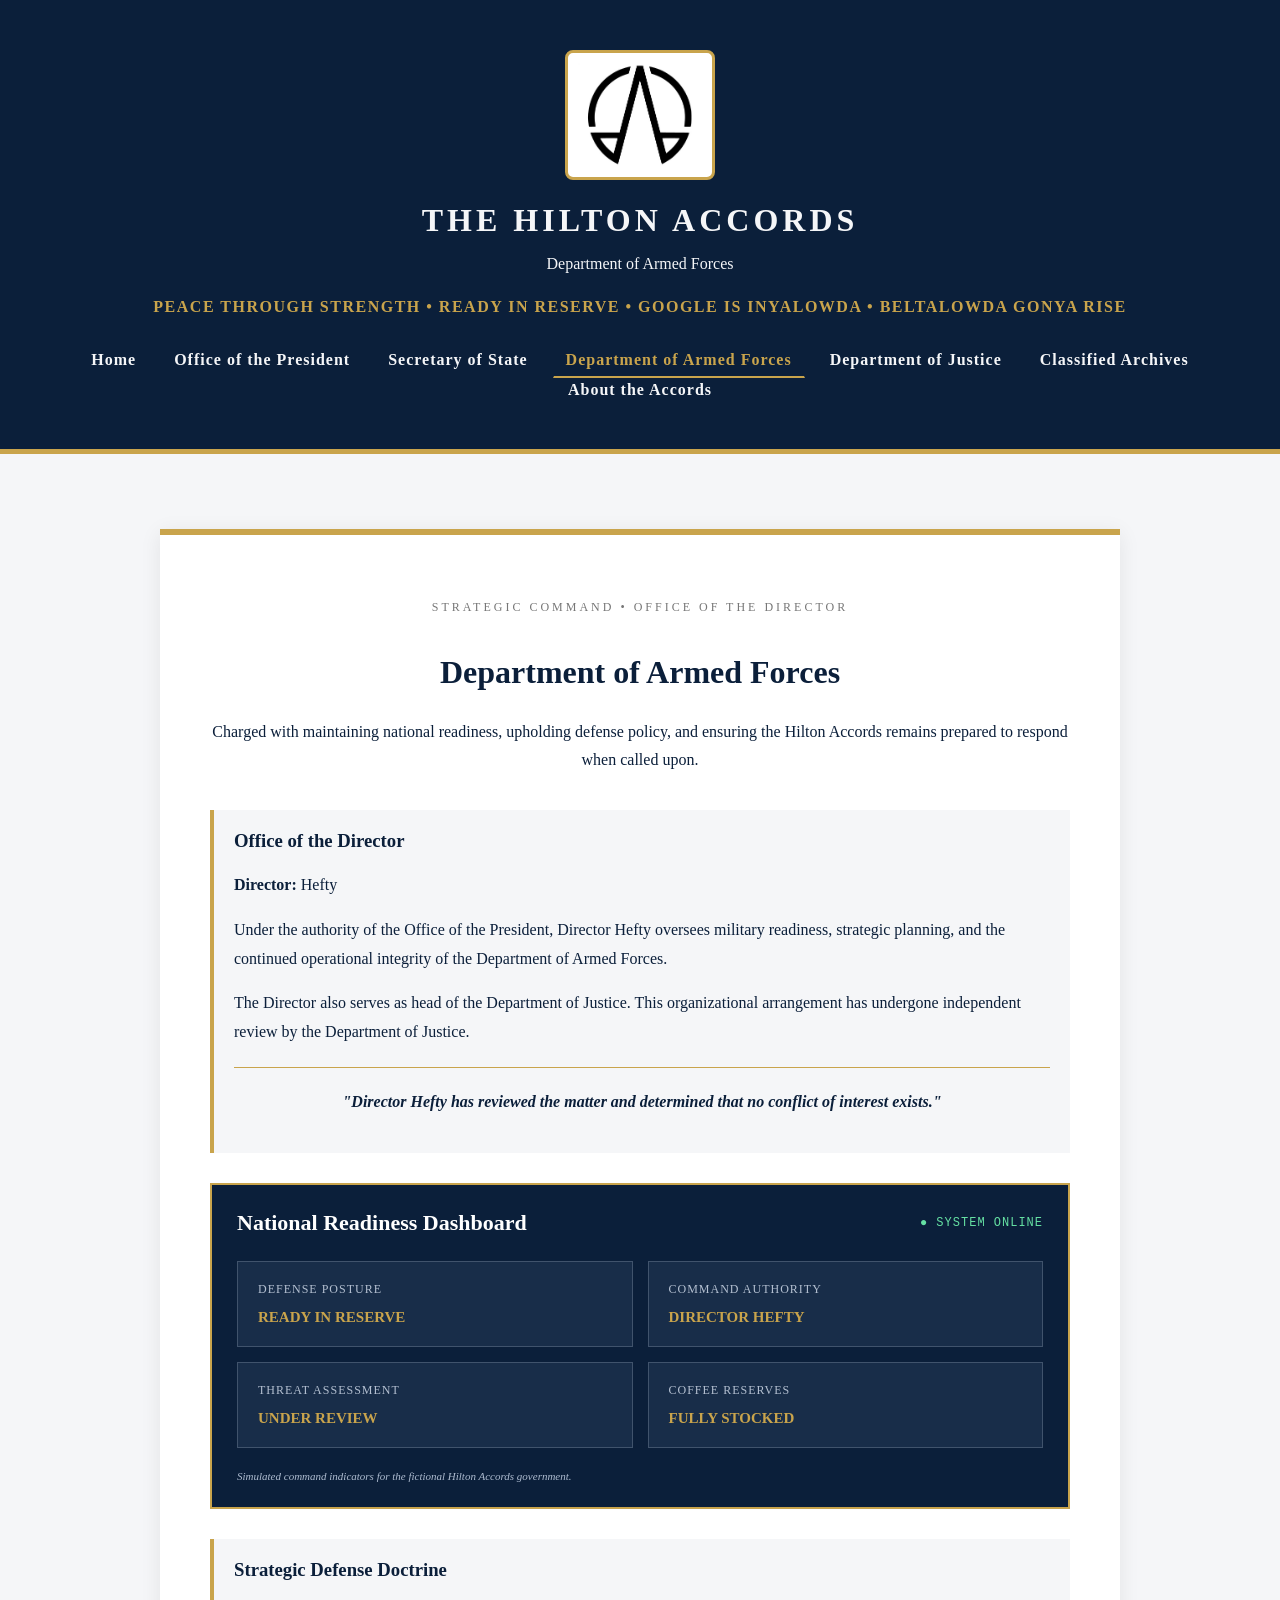
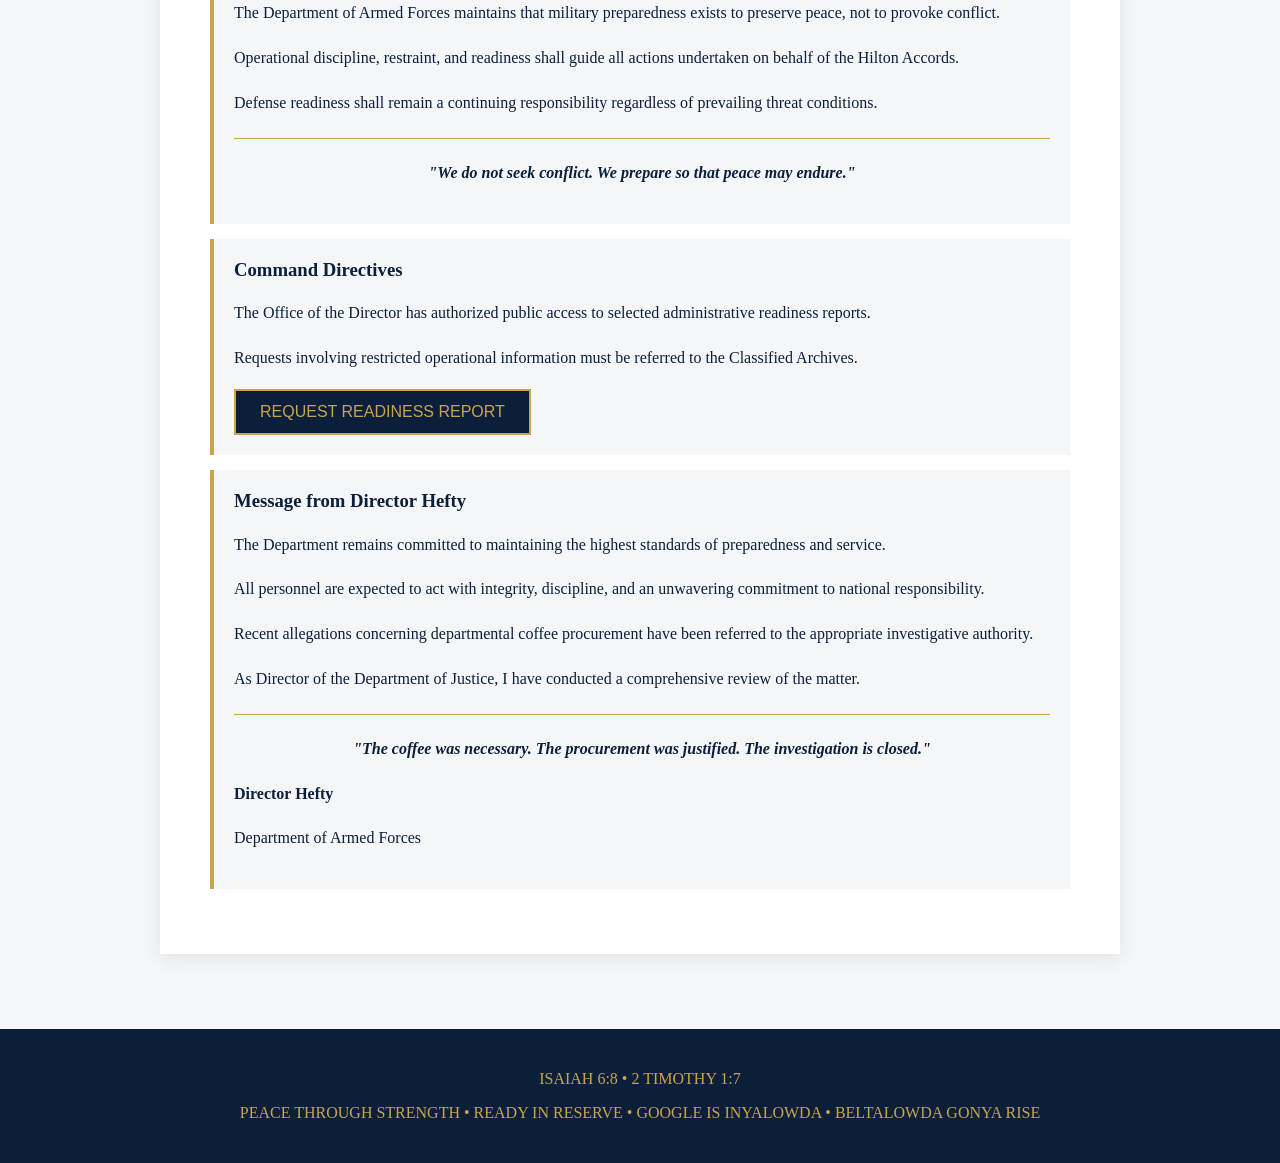
==== armed-forces.html @ 6cdab961 "Add Department of Justice portal and case registry" ====
<!DOCTYPE html>
<html lang="en">
<head>
    <meta charset="UTF-8">
    <meta name="viewport"
          content="width=device-width, initial-scale=1.0">

    <title>Department of Armed Forces | Hilton Accords</title>

    <link rel="stylesheet" href="style.css">
    <script src="armed-forces.js" defer></script>
</head>

<body>
    <header>
        <img src="IMG_8892.JPG"
             alt="Official Hilton Accords Emblem"
             class="emblem">

        <h1>THE HILTON ACCORDS</h1>
        <p>Department of Armed Forces</p>

        <p class="national-motto">
            PEACE THROUGH STRENGTH • READY IN RESERVE •
            GOOGLE IS INYALOWDA • BELTALOWDA GONYA RISE
        </p>

        <nav aria-label="Main navigation">
            <ul class="nav-links">
                <li><a href="index.html">Home</a></li>
                <li><a href="president.html">Office of the President</a></li>
                <li><a href="secretary.html">Secretary of State</a></li>
                <li>
                    <a href="armed-forces.html"
                       aria-current="page">
                        Department of Armed Forces
                    </a>
                </li>
                <li><a href="justice.html">Department of Justice</a></li>
                <li><a href="classified.html">Classified Archives</a></li>
                <li><a href="index.html#about">About the Accords</a></li>
            </ul>
        </nav>
    </header>

    <main class="department-main armed-forces-main">

        <section class="department-panel">

            <p class="section-subtitle">
                STRATEGIC COMMAND • OFFICE OF THE DIRECTOR
            </p>

            <h2>Department of Armed Forces</h2>

            <p>
                Charged with maintaining national readiness,
                upholding defense policy, and ensuring the
                Hilton Accords remains prepared to respond
                when called upon.
            </p>

            <!-- DIRECTOR -->
            <article class="motto-item">
                <h3>Office of the Director</h3>

                <p><strong>Director:</strong> Hefty</p>

                <p>
                    Under the authority of the Office of the
                    President, Director Hefty oversees military
                    readiness, strategic planning, and the
                    continued operational integrity of the
                    Department of Armed Forces.
                </p>

                <p>
                    The Director also serves as head of the
                    Department of Justice. This organizational
                    arrangement has undergone independent review
                    by the Department of Justice.
                </p>

                <p class="official-statement">
                    "Director Hefty has reviewed the matter and
                    determined that no conflict of interest exists."
                </p>
            </article>

            <!-- READINESS DASHBOARD -->
            <section class="readiness-dashboard"
                     aria-labelledby="readinessHeading">

                <div class="readiness-heading">
                    <h3 id="readinessHeading">
                        National Readiness Dashboard
                    </h3>
                    <span class="readiness-live">
                        ● SYSTEM ONLINE
                    </span>
                </div>

                <div class="readiness-grid">

                    <div class="readiness-card">
                        <span>DEFENSE POSTURE</span>
                        <strong>READY IN RESERVE</strong>
                    </div>

                    <div class="readiness-card">
                        <span>COMMAND AUTHORITY</span>
                        <strong>DIRECTOR HEFTY</strong>
                    </div>

                    <div class="readiness-card">
                        <span>THREAT ASSESSMENT</span>
                        <strong>UNDER REVIEW</strong>
                    </div>

                    <div class="readiness-card">
                        <span>COFFEE RESERVES</span>
                        <strong>FULLY STOCKED</strong>
                    </div>

                </div>

                <p class="readiness-disclaimer">
                    Simulated command indicators for the
                    fictional Hilton Accords government.
                </p>
            </section>

            <!-- OFFICIAL DIRECTIVE -->
            <article class="motto-item">
                <h3>Strategic Defense Doctrine</h3>

                <p>
                    The Department of Armed Forces maintains
                    that military preparedness exists to
                    preserve peace, not to provoke conflict.
                </p>

                <p>
                    Operational discipline, restraint, and
                    readiness shall guide all actions undertaken
                    on behalf of the Hilton Accords.
                </p>

                <p>
                    Defense readiness shall remain a continuing
                    responsibility regardless of prevailing
                    threat conditions.
                </p>

                <p class="official-statement">
                    "We do not seek conflict. We prepare so
                    that peace may endure."
                </p>
            </article>

            <!-- COMMAND DIRECTIVES -->
            <article class="motto-item">
                <h3>Command Directives</h3>

                <p>
                    The Office of the Director has authorized
                    public access to selected administrative
                    readiness reports.
                </p>

                <p>
                    Requests involving restricted operational
                    information must be referred to the
                    Classified Archives.
                </p>

                <button id="readinessReportButton"
                        type="button">
                    REQUEST READINESS REPORT
                </button>

                <div id="readinessReport"
                     class="readiness-report"
                     role="status"
                     aria-live="polite"
                     hidden>
                </div>
            </article>

            <!-- DIRECTOR MESSAGE -->
            <article class="motto-item">
                <h3>Message from Director Hefty</h3>

                <p>
                    The Department remains committed to
                    maintaining the highest standards of
                    preparedness and service.
                </p>

                <p>
                    All personnel are expected to act with
                    integrity, discipline, and an unwavering
                    commitment to national responsibility.
                </p>

                <p>
                    Recent allegations concerning departmental
                    coffee procurement have been referred to
                    the appropriate investigative authority.
                </p>

                <p>
                    As Director of the Department of Justice,
                    I have conducted a comprehensive review
                    of the matter.
                </p>

                <p class="official-statement">
                    "The coffee was necessary. The procurement
                    was justified. The investigation is closed."
                </p>

                <p><strong>Director Hefty</strong></p>
                <p>Department of Armed Forces</p>
            </article>

        </section>
    </main>

    <footer>
        <p>ISAIAH 6:8 • 2 TIMOTHY 1:7</p>
        <p>
            PEACE THROUGH STRENGTH • READY IN RESERVE •
            GOOGLE IS INYALOWDA • BELTALOWDA GONYA RISE
        </p>
    </footer>
</body>
</html>
---- style.css ----
:root {
    --navy: #0B1F3A;
    --gold: #C9A44C;
    --white: #F5F6F8;
    --command: #141A21;
}

* {
    box-sizing: border-box;
}

body {
    margin: 0;
    font-family: Georgia, serif;
    background-color: var(--white);
    color: var(--navy);
}

header {
    background-color: var(--navy);
    color: var(--white);
    text-align: center;
    padding: 50px 20px;
    border-bottom: 5px solid var(--gold);
}


header h1 {
    letter-spacing: 4px;
    margin-bottom: 10px;
}

.emblem {
    width: 150px;
    max-width: 100%;
    display: block;
    margin: 0 auto 20px;
    background-color: white;
    padding: 10px;
    border-radius: 8px;
    border: 3px solid var(--gold);
}



nav {
    margin-top: 30px;
}

.nav-links {
    list-style: none;
    padding: 0;
    margin: 0;
    display: flex;
    justify-content: center;
    flex-wrap: wrap;
    gap: 12px;
}

.nav-links a {
    color: var(--white);
    text-decoration: none;
    font-weight: bold;
    letter-spacing: 1px;
    padding: 8px 12px;
    border: 1px solid transparent;
    transition: 0.3s ease;
}

.nav-links a:hover {
    color: var(--gold);
    border-bottom: 1px solid var(--gold);
}


main {
    max-width: 1000px;
    margin: 60px auto;
    padding: 30px;
    text-align: center;
}

button {
    background-color: var(--navy);
    color: var(--gold);
    border: 2px solid var(--gold);
    padding: 12px 24px;
    cursor: pointer;
    font-size: 16px;
}

button:hover {
    background-color: var(--gold);
    color: var(--navy);
}

footer {
    background-color: var(--navy);
    color: var(--gold);
    text-align: center;
    padding: 25px;
}


.about-section {
    margin-top: 80px;
    padding: 50px 30px;
    background-color: white;
    border-top: 5px solid var(--gold);
    box-shadow: 0 4px 20px rgba(0, 0, 0, 0.08);
}

.about-section h2 {
    font-size: 32px;
    margin-bottom: 10px;
}

.section-subtitle {
    color: #777;
    text-transform: uppercase;
    letter-spacing: 3px;
    font-size: 12px;
    margin-bottom: 40px;
}

.motto-item {
    padding: 20px;
    margin-bottom: 15px;
    border-left: 4px solid var(--gold);
    background-color: #F5F6F8;
    text-align: left;
}

.motto-item h3 {
    color: var(--navy);
    margin-top: 0;
}

.motto-item p {
    line-height: 1.8;
}

.official-statement {
    font-weight: bold;
    font-style: italic;
    text-align: center;
    color: var(--navy);
    border-top: 1px solid var(--gold);
    padding-top: 20px;
    margin-top: 20px;
}

.national-motto {
    color: var(--gold);
    font-size: 16px;
    font-weight: bold;
    letter-spacing: 1.5px;
    line-height: 1.8;
    margin-top: 20px;
}


/* OFFICE OF THE PRESIDENT */

.president-main {
    max-width: 1100px;
    margin: 50px auto;
    padding: 20px;
    text-align: left;
}

.presidential-document {
    background: #ffffff;
    padding: 60px 70px;
    border: 1px solid #ddd;
    border-top: 6px solid var(--gold);
    box-shadow: 0 8px 30px rgba(0, 0, 0, 0.08);
}

.document-heading {
    text-align: center;
    border-bottom: 2px solid var(--gold);
    padding-bottom: 30px;
    margin-bottom: 40px;
}

.document-office {
    font-weight: bold;
    letter-spacing: 3px;
    color: var(--navy);
}

.document-office span {
    display: block;
    font-size: 12px;
    margin-top: 8px;
}

.document-number {
    color: #8a702e;
    font-size: 12px;
    letter-spacing: 2px;
    margin-top: 30px;
}

.document-heading h2 {
    font-size: 36px;
    margin: 20px 0;
}

.document-date {
    font-style: italic;
    color: #666;
}

.address-content {
    font-size: 17px;
    line-height: 1.9;
}

.address-content p {
    margin-bottom: 24px;
}

.address-content h3 {
    margin-top: 55px;
    margin-bottom: 20px;
    padding-bottom: 10px;
    border-bottom: 1px solid var(--gold);
    font-size: 24px;
}

.address-content blockquote {
    margin: 35px 20px;
    padding: 25px;
    background: #f5f6f8;
    border-left: 4px solid var(--gold);
    font-weight: bold;
    font-style: italic;
    text-align: center;
}

.salutation {
    font-weight: bold;
}

.closing-motto {
    text-align: center;
    font-weight: bold;
    color: var(--navy);
    line-height: 2.2;
    margin: 50px 0;
}

.presidential-signature {
    margin-top: 70px;
    text-align: right;
    border-top: 1px solid var(--gold);
    padding-top: 30px;
}

.presidential-signature p {
    margin: 5px 0;
}

.signature-name {
    font-family: Georgia, serif;
    font-size: 30px;
    font-style: italic;
    font-weight: bold;
}

.scripture {
    font-size: 12px;
    color: #8a702e;
    margin-top: 20px !important;
}

.document-end {
    margin-top: 60px;
    padding-top: 20px;
    border-top: 2px solid var(--gold);
    text-align: center;
    font-size: 11px;
    letter-spacing: 2px;
    color: #777;
}

.document-end span {
    display: block;
    margin-top: 10px;
}

/* Smaller screen adjustments */

@media (max-width: 700px) {
    .president-main {
        padding: 10px;
    }

    .presidential-document {
        padding: 30px 20px;
    }

    .document-heading h2 {
        font-size: 26px;
    }

    .address-content {
        font-size: 16px;
    }
}


/* SECRETARY OF STATE AND DEPARTMENT PAGES */

.nav-links a[aria-current="page"] {
    color: var(--gold);
    border-bottom: 2px solid var(--gold);
}

.department-main {
    max-width: 1000px;
    margin: 55px auto;
    padding: 20px;
    text-align: left;
}

.department-panel {
    background-color: white;
    padding: 50px;
    border-top: 5px solid var(--gold);
    box-shadow: 0 4px 20px rgba(0,0,0,0.08);
}

.department-panel > h2 {
    text-align: center;
    font-size: 32px;
}

.department-panel > .section-subtitle {
    text-align: center;
}

.department-panel > p {
    line-height: 1.8;
    text-align: center;
    margin-bottom: 35px;
}

.secretary-name {
    font-size: 23px;
    font-weight: bold;
    color: var(--navy);
}

.request-response {
    font-weight: bold;
    color: #8a702e;
    margin-top: 20px;
    line-height: 1.8;
}

@media (max-width: 700px) {
    .department-main {
        margin: 20px auto;
        padding: 10px;
    }

    .department-panel {
        padding: 25px 18px;
    }
}


/* DEPARTMENT OF ARMED FORCES */

.armed-forces-main .department-panel {
    border-top: 6px solid var(--gold);
}

.readiness-dashboard {
    margin: 30px 0;
    padding: 25px;
    background: var(--navy);
    color: white;
    border: 2px solid var(--gold);
}

.readiness-heading {
    display: flex;
    justify-content: space-between;
    align-items: center;
    flex-wrap: wrap;
    gap: 15px;
    margin-bottom: 25px;
}

.readiness-heading h3 {
    margin: 0;
    color: white;
    font-size: 22px;
}

.readiness-live {
    color: #65e0a3;
    font-family: monospace;
    font-size: 12px;
    letter-spacing: 1px;
}

.readiness-grid {
    display: grid;
    grid-template-columns: repeat(2, minmax(0, 1fr));
    gap: 15px;
}

.readiness-card {
    padding: 20px;
    background: #182d49;
    border: 1px solid #40536c;
    display: flex;
    flex-direction: column;
    gap: 12px;
    min-width: 0;
}

.readiness-card span {
    color: #b4c0d1;
    font-size: 12px;
    letter-spacing: 1px;
}

.readiness-card strong {
    color: var(--gold);
    font-size: 15px;
    overflow-wrap: anywhere;
}

.readiness-disclaimer {
    margin: 22px 0 0;
    color: #aebcd0;
    font-size: 11px;
    font-style: italic;
}

.readiness-report {
    margin-top: 25px;
    padding: 20px;
    background: #e9edf2;
    border-left: 4px solid var(--gold);
    color: var(--navy);
    line-height: 1.8;
}

.readiness-report[hidden] {
    display: none;
}

.readiness-report h4 {
    margin-top: 0;
    font-size: 18px;
}

@media (max-width: 650px) {
    .readiness-grid {
        grid-template-columns: 1fr;
    }

    .readiness-dashboard {
        padding: 18px;
    }
}

/* DEPARTMENT OF COMMUNICATIONS */

.communications-dashboard {
    margin: 30px 0;
    padding: 25px;
    background: var(--navy);
    color: white;
    border: 2px solid var(--gold);
}

.communications-dashboard-heading {
    display: flex;
    align-items: center;
    justify-content: space-between;
    flex-wrap: wrap;
    gap: 15px;
    margin-bottom: 25px;
}

.communications-dashboard-heading h3 {
    color: white;
    margin: 0;
    font-size: 22px;
}

.communications-online {
    color: #65e0a3;
    font: bold 12px monospace;
}

.communications-grid {
    display: grid;
    grid-template-columns: repeat(2, minmax(0, 1fr));
    gap: 15px;
}

.communications-status {
    background: #182d49;
    border: 1px solid #40536c;
    padding: 20px;
    display: flex;
    flex-direction: column;
    gap: 12px;
}

.communications-status span {
    color: #b4c0d1;
    font-size: 12px;
    letter-spacing: 1px;
}

.communications-status strong {
    color: var(--gold);
    font-size: 15px;
}

.communications-disclaimer {
    font-size: 12px;
    font-style: italic;
    color: #8996a7;
    margin-top: 20px;
}

.communications-dashboard .communications-disclaimer {
    color: #b4c0d1;
}

.communications-output {
    background: #e9edf2;
    color: var(--navy);
    border-left: 4px solid var(--gold);
    padding: 22px;
    margin-top: 24px;
    line-height: 1.8;
}

.communications-output[hidden] {
    display: none;
}

.communications-output h4 {
    margin-top: 0;
}

.inquiry-label {
    display: block;
    font-weight: bold;
    margin: 25px 0 10px;
}

.inquiry-select {
    width: 100%;
    padding: 14px;
    margin-bottom: 18px;
    background: white;
    color: var(--navy);
    border: 1px solid #aab4c0;
    font-size: 15px;
}

.press-release {
    background: white;
    border: 1px solid #dce1e8;
    border-left: 4px solid var(--gold);
    padding: 22px;
    margin-top: 18px;
}

.press-release span {
    color: #80661e;
    font-size: 11px;
    letter-spacing: 1px;
    font-weight: bold;
}

.press-release h4 {
    color: var(--navy);
    margin: 12px 0;
    font-size: 19px;
}

.press-release p {
    line-height: 1.7;
    margin-bottom: 0;
}

@media (max-width: 650px) {
    .communications-grid {
        grid-template-columns: 1fr;
    }

    .communications-dashboard {
        padding: 18px;
    }
}

/* DEPARTMENT OF JUSTICE */

.justice-dashboard {
    margin: 30px 0;
    padding: 25px;
    background: var(--navy);
    color: white;
    border: 2px solid var(--gold);
}

.justice-dashboard-heading {
    display: flex;
    justify-content: space-between;
    align-items: center;
    flex-wrap: wrap;
    gap: 15px;
    margin-bottom: 25px;
}

.justice-dashboard-heading h3 {
    margin: 0;
    color: white;
    font-size: 22px;
}

.justice-online {
    color: #65e0a3;
    font: bold 12px monospace;
}

.justice-grid {
    display: grid;
    grid-template-columns: repeat(2, minmax(0, 1fr));
    gap: 15px;
}

.justice-status {
    background: #182d49;
    padding: 20px;
    border: 1px solid #40536c;
    display: flex;
    flex-direction: column;
    gap: 12px;
}

.justice-status span {
    color: #b4c0d1;
    font-size: 12px;
    letter-spacing: 1px;
}

.justice-status strong {
    color: var(--gold);
    font-size: 15px;
    overflow-wrap: anywhere;
}

.justice-disclaimer {
    color: #b4c0d1;
    font-size: 12px;
    font-style: italic;
    margin-top: 20px;
}

.justice-case-list {
    display: grid;
    gap: 12px;
    margin: 25px 0;
}

.justice-case {
    display: flex;
    align-items: center;
    flex-wrap: wrap;
    gap: 14px;
    width: 100%;
    background: white;
    color: var(--navy);
    text-align: left;
    border: 1px solid #cfd6df;
    border-left: 4px solid var(--gold);
    padding: 18px;
}

.justice-case:hover {
    background: #e8edf3;
    color: var(--navy);
}

.justice-case span,
.justice-case small {
    font-family: monospace;
    font-size: 12px;
}

.justice-case strong {
    flex: 1;
    min-width: 180px;
}

.justice-case small {
    color: #846620;
    font-weight: bold;
}

.justice-label {
    display: block;
    font-weight: bold;
    margin: 20px 0 10px;
}

.justice-select {
    display: block;
    width: 100%;
    padding: 14px;
    background: white;
    color: var(--navy);
    border: 1px solid #aab4c0;
    font-size: 15px;
    margin-bottom: 18px;
}

.justice-output {
    margin-top: 24px;
    padding: 22px;
    background: #e9edf2;
    color: var(--navy);
    border-left: 4px solid var(--gold);
    line-height: 1.8;
}

.justice-output[hidden] {
    display: none;
}

.justice-output h4 {
    margin-top: 0;
    font-size: 18px;
}

@media (max-width: 650px) {
    .justice-grid {
        grid-template-columns: 1fr;
    }

    .justice-dashboard {
        padding: 18px;
    }
}
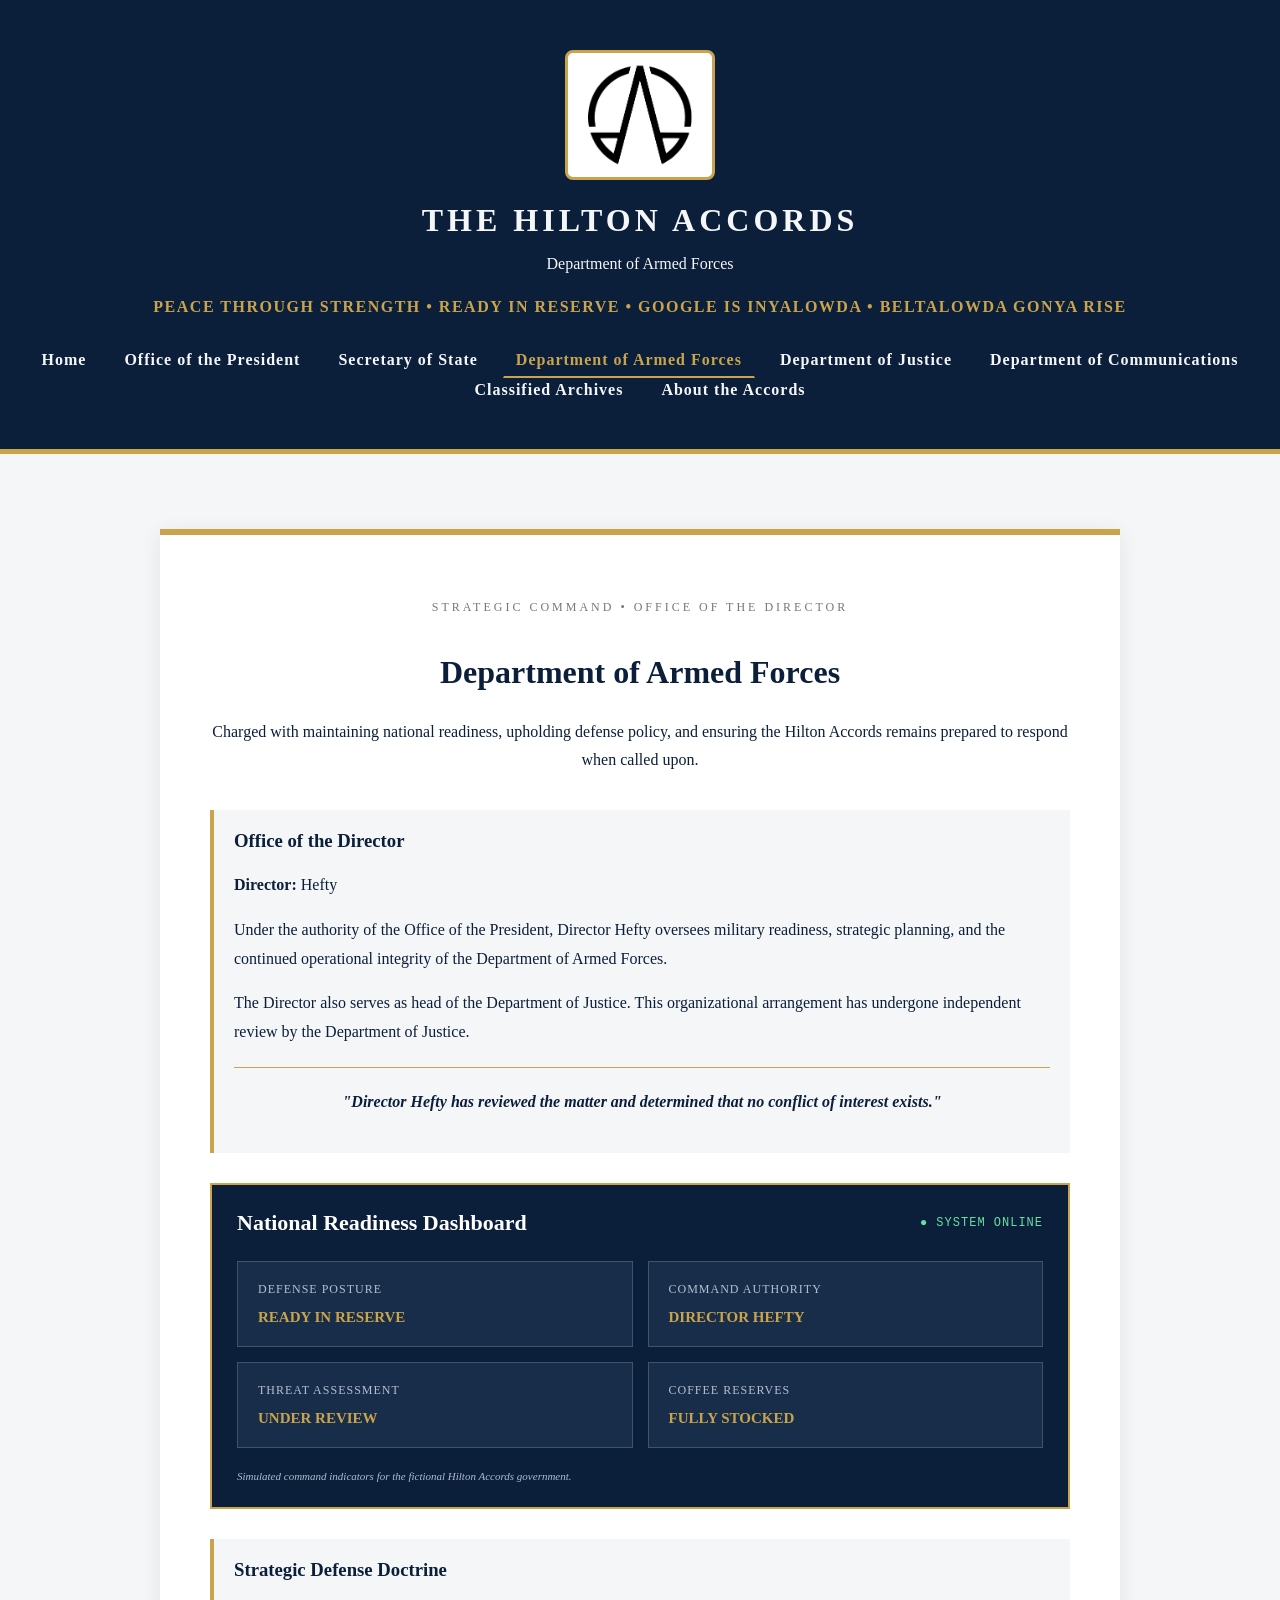
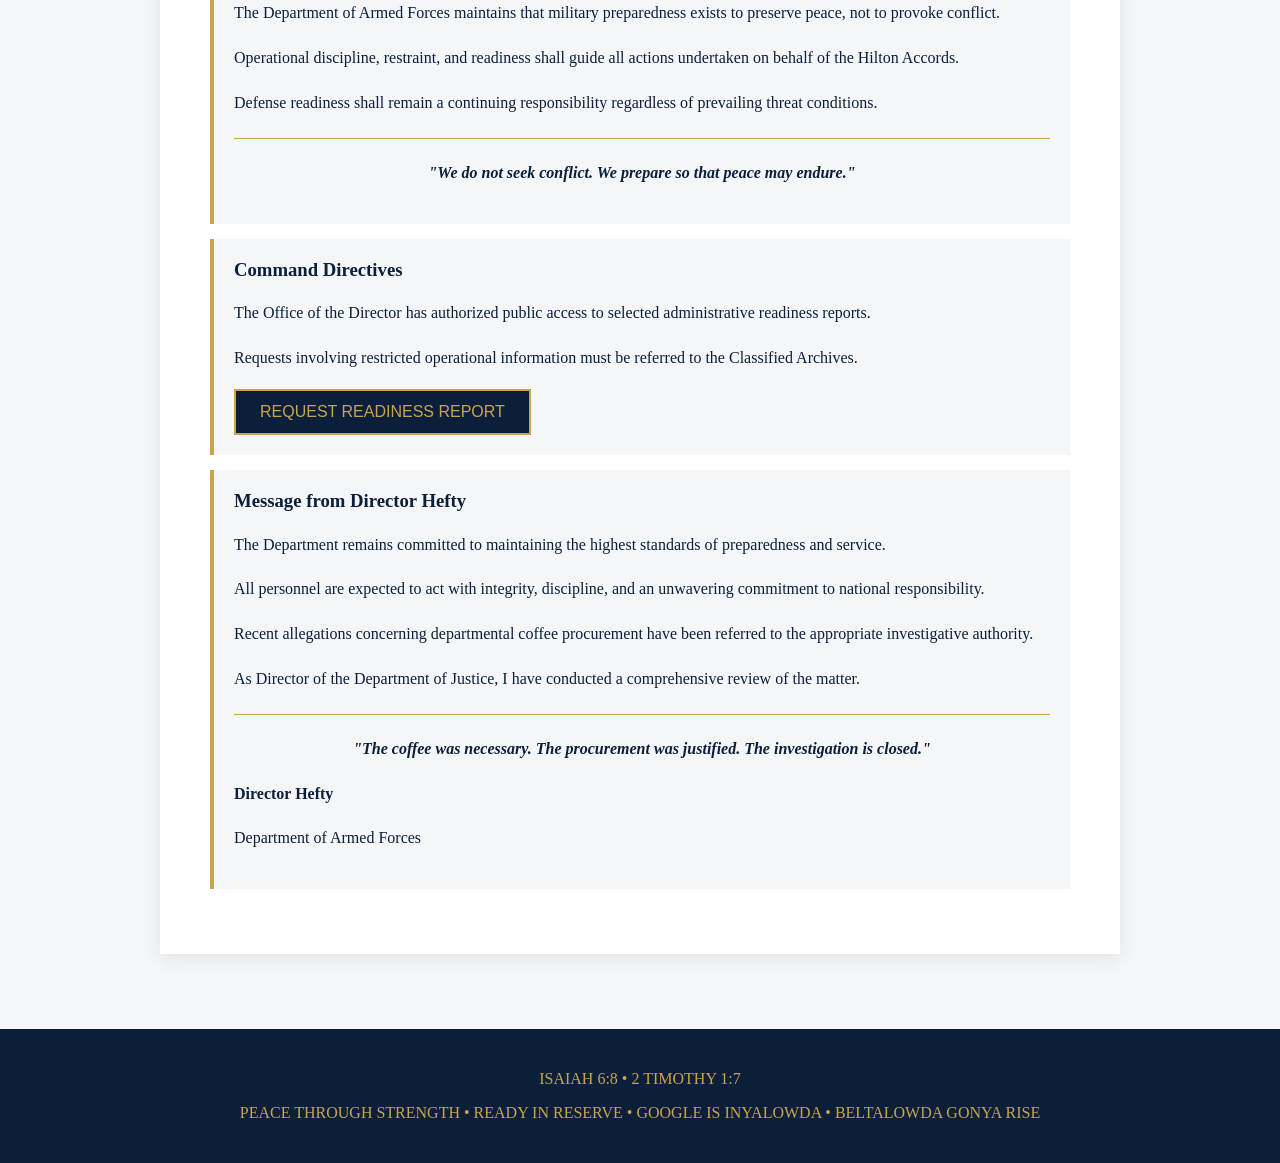
==== commit 37e8170f: "Standardize Communications navigation across departments" ====
--- a/armed-forces.html
+++ b/armed-forces.html
@@ -38,6 +38,13 @@
                     </a>
                 </li>
                 <li><a href="justice.html">Department of Justice</a></li>
+
+<li>
+    <a href="communications.html">
+        Department of Communications
+    </a>
+</li>
+
                 <li><a href="classified.html">Classified Archives</a></li>
                 <li><a href="index.html#about">About the Accords</a></li>
             </ul>
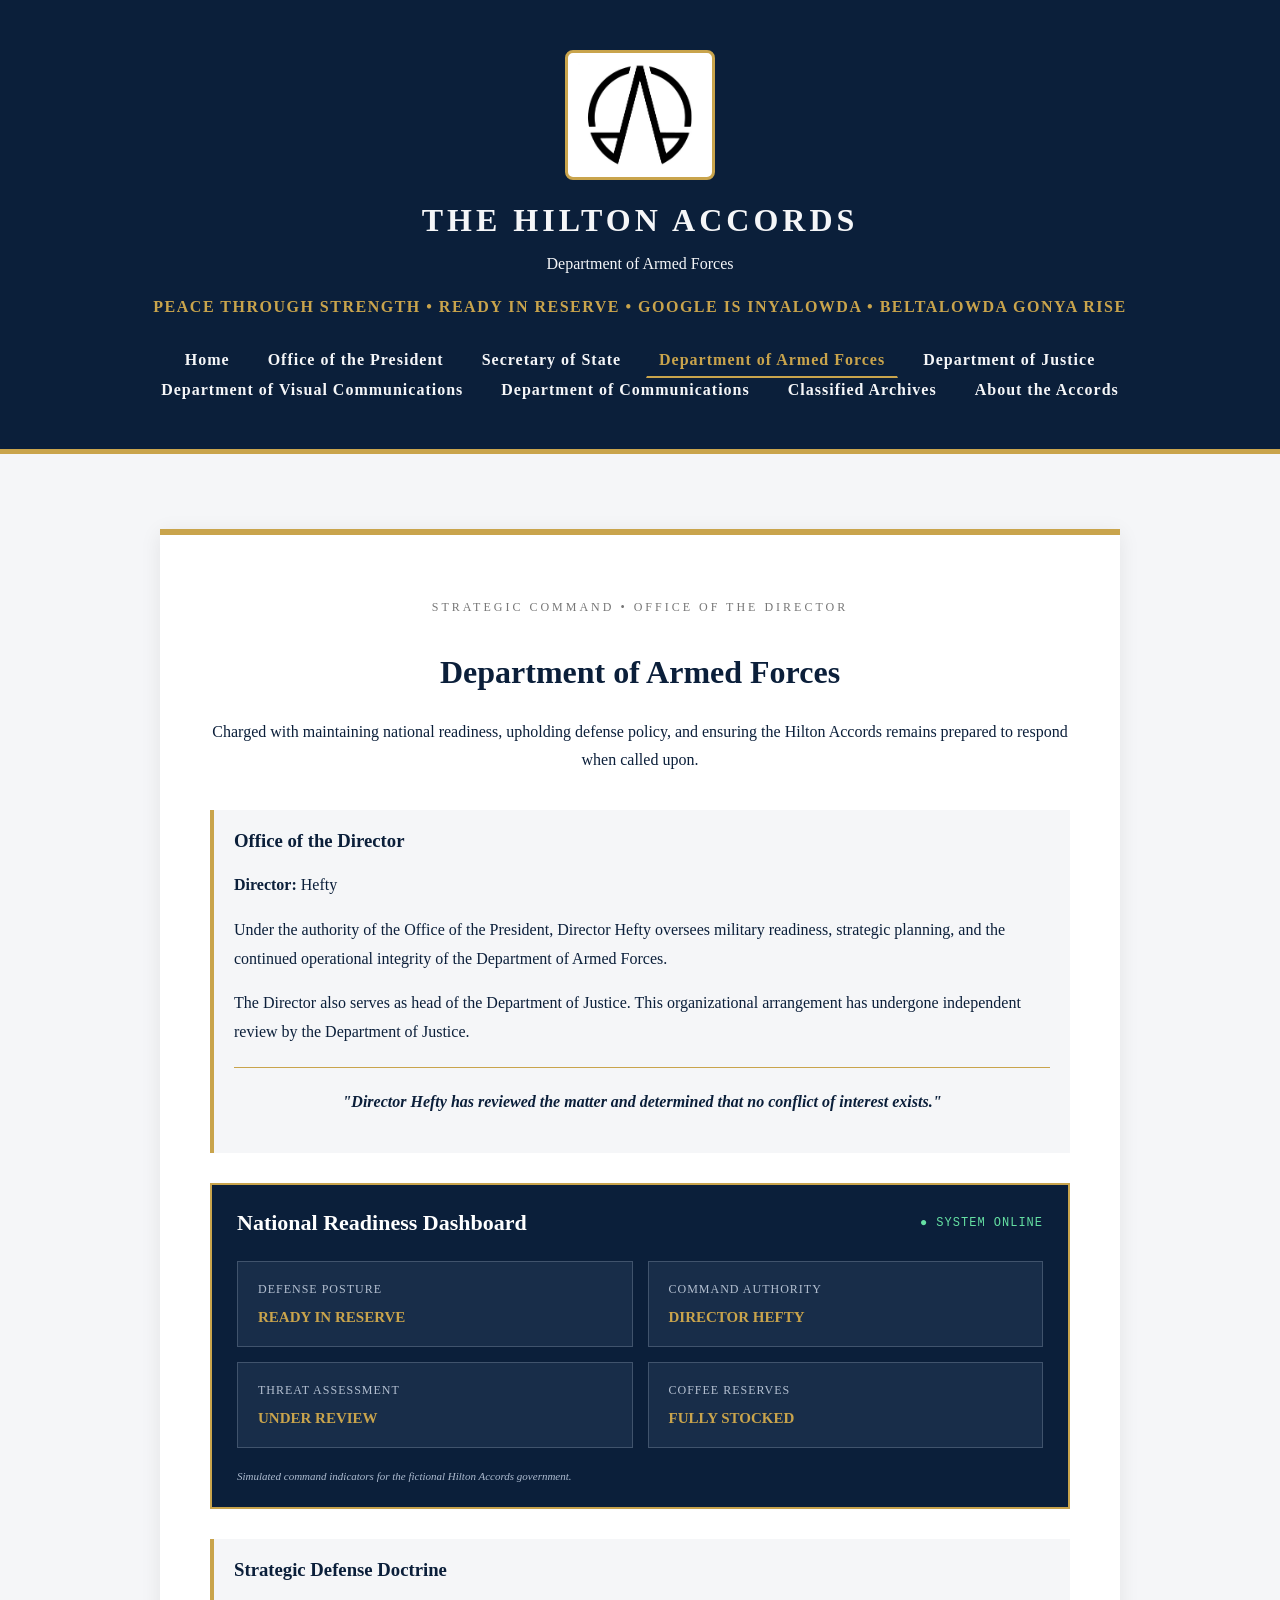
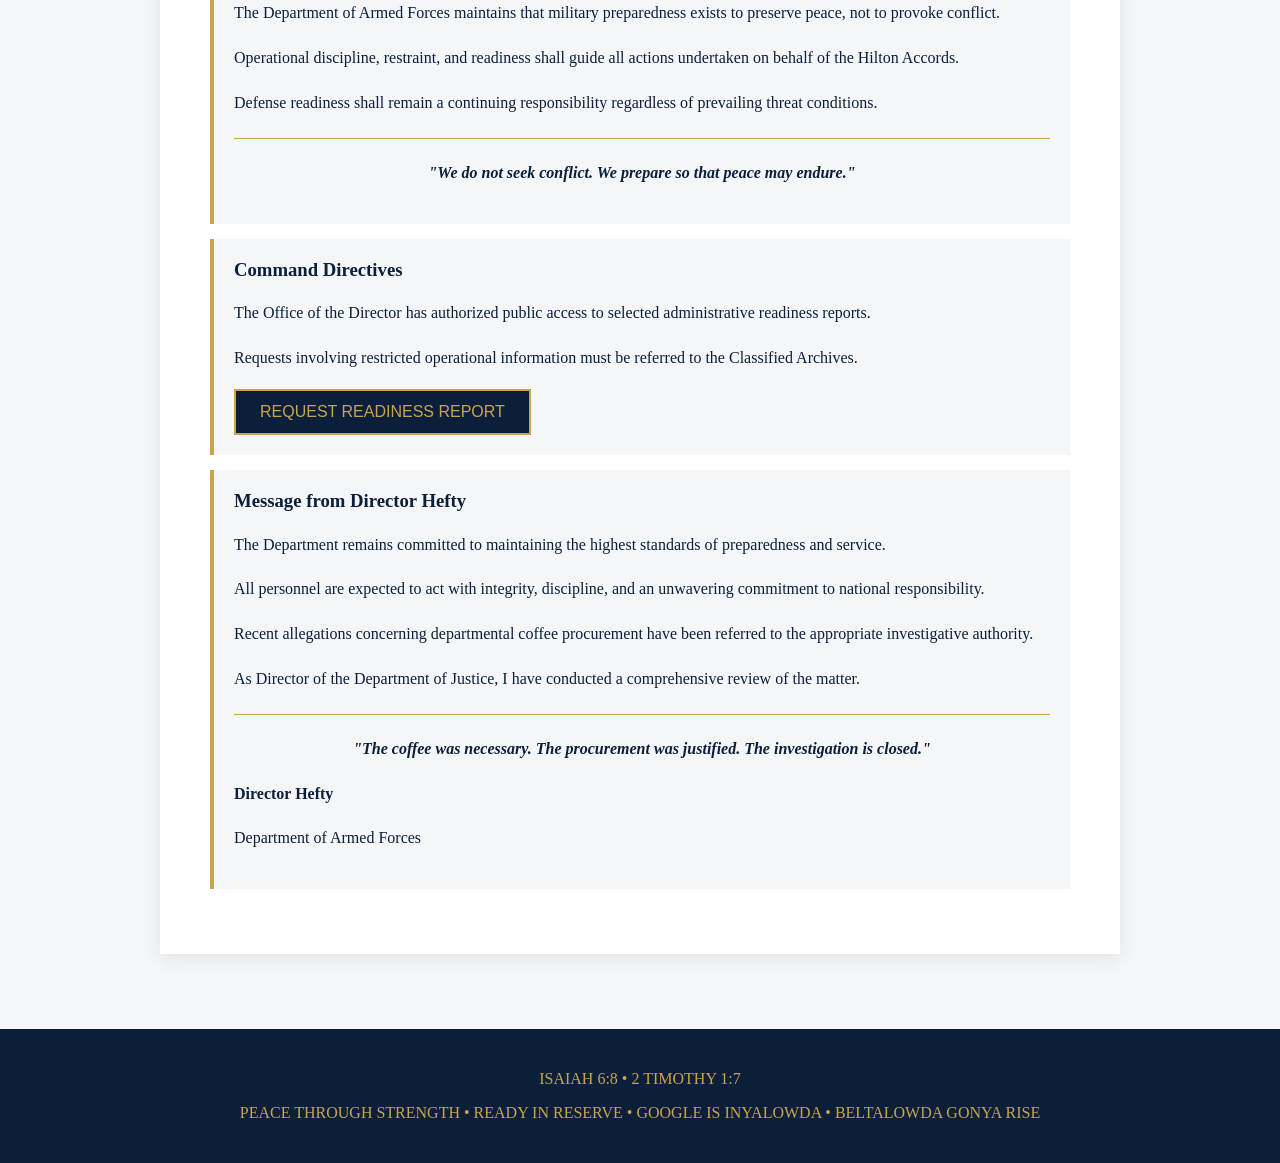
==== commit 87beaa3a: "Add Department of Visual Communications and Director Philip Johnson" ====
--- a/armed-forces.html
+++ b/armed-forces.html
@@ -38,11 +38,11 @@
                     </a>
                 </li>
                 <li><a href="justice.html">Department of Justice</a></li>
-
-<li>
-    <a href="communications.html">
-        Department of Communications
-    </a>
+                <li><a href="visual-communications.html">Department of Visual Communications</a></li>
+                <li>
+                    <a href="communications.html">
+                        Department of Communications
+                    </a>
 </li>
 
                 <li><a href="classified.html">Classified Archives</a></li>
--- a/style.css
+++ b/style.css
@@ -758,3 +758,65 @@
         padding: 18px;
     }
 }
+
+
+/* ======================================== */
+/* DIRECTOR PROFILE - VISUAL COMMUNICATIONS  */
+/* ======================================== */
+
+.director-profile-layout {
+    display: flex;
+    align-items: flex-start;
+    gap: 35px;
+    margin-top: 25px;
+}
+
+.director-portrait {
+    flex: 0 0 220px;
+    text-align: center;
+}
+
+.director-headshot {
+    width: 100%;
+    height: 280px;
+    object-fit: cover;
+    object-position: center top;
+    border: 2px solid #C9A44C;
+    border-radius: 5px;
+}
+
+.director-portrait p {
+    font-size: 12px;
+    font-style: italic;
+    margin-top: 10px;
+    opacity: 0.75;
+}
+
+.director-biography {
+    flex: 1;
+    min-width: 0;
+}
+
+.director-biography h3 {
+    margin-top: 0;
+}
+
+/* MOBILE RESPONSIVENESS */
+
+@media (max-width: 768px) {
+
+    .director-profile-layout {
+        flex-direction: column;
+        align-items: center;
+    }
+
+    .director-portrait {
+        width: 220px;
+        flex-basis: auto;
+    }
+
+    .director-biography {
+        width: 100%;
+    }
+
+}
